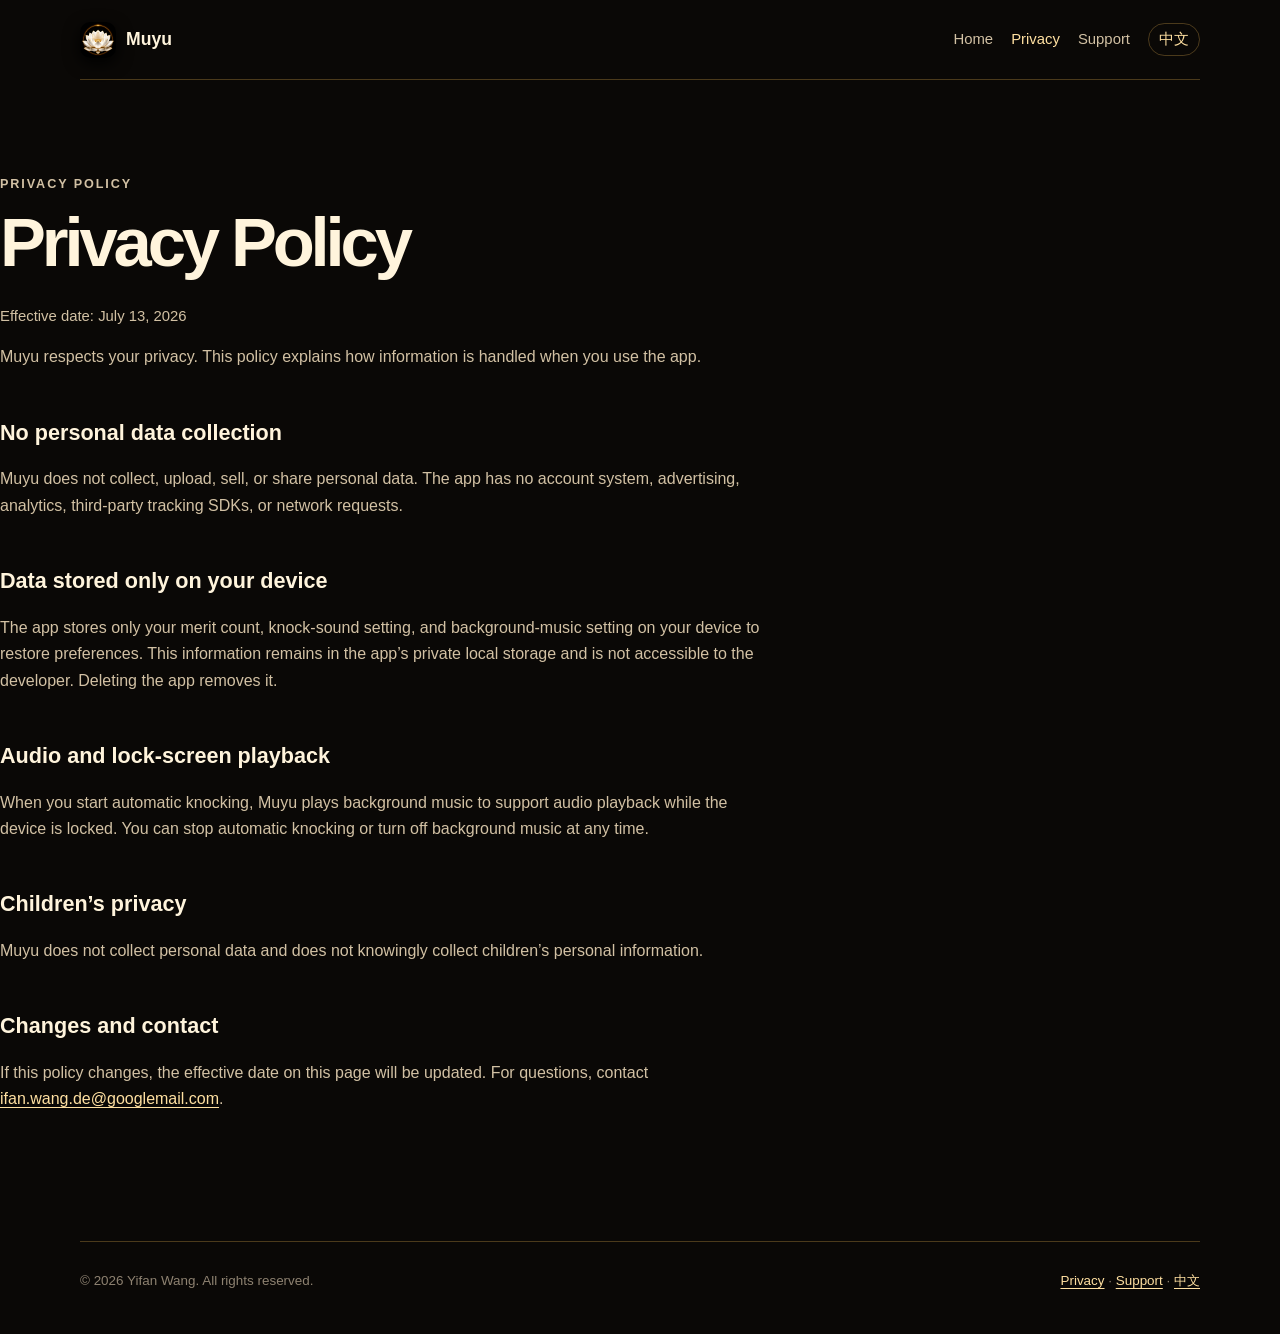
==== privacy-en.html @ 814c5f23 "Add bilingual screenshot landing page" ====
<!doctype html>
<html lang="en"><head><meta charset="utf-8"><meta name="viewport" content="width=device-width, initial-scale=1"><meta name="description" content="Muyu privacy policy."><title>Privacy Policy｜Muyu</title><link rel="stylesheet" href="styles.css"></head>
<body><header class="site-header"><a class="brand" href="en.html"><img src="assets/muyu-app-icon.png" alt="Muyu app icon">Muyu</a><nav><a href="en.html">Home</a><a href="privacy-en.html" aria-current="page">Privacy</a><a href="support-en.html">Support</a><a class="language" href="privacy.html">中文</a></nav></header>
<main class="document"><p class="eyebrow">Privacy Policy</p><h1>Privacy Policy</h1><p class="updated">Effective date: July 13, 2026</p><p>Muyu respects your privacy. This policy explains how information is handled when you use the app.</p><h2>No personal data collection</h2><p>Muyu does not collect, upload, sell, or share personal data. The app has no account system, advertising, analytics, third-party tracking SDKs, or network requests.</p><h2>Data stored only on your device</h2><p>The app stores only your merit count, knock-sound setting, and background-music setting on your device to restore preferences. This information remains in the app’s private local storage and is not accessible to the developer. Deleting the app removes it.</p><h2>Audio and lock-screen playback</h2><p>When you start automatic knocking, Muyu plays background music to support audio playback while the device is locked. You can stop automatic knocking or turn off background music at any time.</p><h2>Children’s privacy</h2><p>Muyu does not collect personal data and does not knowingly collect children’s personal information.</p><h2>Changes and contact</h2><p>If this policy changes, the effective date on this page will be updated. For questions, contact <a href="mailto:ifan.wang.de@googlemail.com">ifan.wang.de@googlemail.com</a>.</p></main>
<footer><span>© 2026 Yifan Wang. All rights reserved.</span><span><a href="privacy-en.html">Privacy</a> · <a href="support-en.html">Support</a> · <a href="privacy.html">中文</a></span></footer></body></html>
---- styles.css ----
:root{--ink:#fff4dc;--muted:#d2c1a4;--gold:#f1bd58;--gold-bright:#ffe0a1;--black:#0a0806;--line:rgba(244,188,85,.28)}*{box-sizing:border-box}html{background:var(--black)}body{margin:0;background:#0a0806;color:var(--ink);font-family:-apple-system,BlinkMacSystemFont,"SF Pro Display","PingFang SC","Microsoft YaHei",sans-serif;line-height:1.65;min-height:100vh}a{color:var(--gold-bright);text-underline-offset:3px}.site-header,footer{width:min(1120px,calc(100% - 40px));margin:auto;display:flex;align-items:center;justify-content:space-between}.site-header{min-height:80px;border-bottom:1px solid var(--line)}.brand{display:flex;align-items:center;gap:10px;color:var(--ink);font-weight:800;font-size:1.1rem;text-decoration:none}.brand img{width:36px;height:36px;border-radius:10px;box-shadow:0 5px 16px #000}.site-header nav{display:flex;align-items:center;gap:18px}.site-header nav a{color:var(--muted);font-size:.93rem;text-decoration:none}.site-header nav a:hover,.site-header nav a[aria-current=page]{color:var(--gold-bright)}.site-header .language{border:1px solid var(--line);border-radius:999px;padding:3px 10px;color:var(--gold-bright)}.hero-screenshot{min-height:720px;position:relative;isolation:isolate;display:flex;align-items:center;background:linear-gradient(90deg,rgba(8,6,4,.96) 0%,rgba(8,6,4,.78) 37%,rgba(8,6,4,.18) 67%,rgba(8,6,4,.18)),url("assets/app-screenshot.png") right 11% center/auto 100% no-repeat}.hero-screenshot:before{content:"";position:absolute;inset:0;z-index:-1;background:radial-gradient(circle at 13% 28%,rgba(154,85,23,.28),transparent 31rem)}.hero-content{width:min(1120px,calc(100% - 40px));margin:auto;padding-right:55%;padding-top:42px;padding-bottom:42px}.eyebrow{margin:0 0 12px;color:var(--gold);font-size:.79rem;font-weight:800;letter-spacing:.15em;text-transform:uppercase}.hero h1,.document h1{font-size:clamp(2.8rem,6vw,5.2rem);line-height:1.06;letter-spacing:-.06em;margin:0 0 24px}.lead{color:var(--muted);font-size:1.12rem}.price-card{display:flex;align-items:baseline;flex-wrap:wrap;gap:11px;margin:30px 0 10px}.price-card strong{font-size:1.65rem;color:var(--gold-bright)}.price-card span,.availability,.updated{color:var(--muted);font-size:.93rem}.hero-links{display:flex;align-items:center;gap:22px;margin-top:29px}.button{display:inline-block;background:linear-gradient(135deg,#f8d57e,#ca892c);color:#2c1904;border-radius:999px;padding:12px 22px;font-weight:800;text-decoration:none;box-shadow:0 8px 25px rgba(218,150,45,.2)}.text-button{font-weight:700}.features{padding:90px max(20px,calc((100% - 1000px)/2));border-top:1px solid var(--line);background:linear-gradient(145deg,#161008,#0d0a07)}.features h2{font-size:clamp(2rem,4vw,3.25rem);letter-spacing:-.045em;margin:0 0 43px}.feature-grid{display:grid;grid-template-columns:repeat(4,1fr);gap:17px}.feature-grid article{background:linear-gradient(145deg,rgba(255,255,255,.055),rgba(255,255,255,.016));border:1px solid var(--line);border-radius:18px;padding:24px}.feature-grid span{font-size:1.5rem;color:var(--gold)}.feature-grid h3{margin:12px 0 8px;font-size:1.05rem}.feature-grid p{margin:0;color:var(--muted);font-size:.93rem}footer{padding:28px 0 42px;color:#8e8271;font-size:.84rem;border-top:1px solid var(--line)}.document{width:min(760px,calc(100% - 40px));padding:94px 0 112px}.document h1{font-size:clamp(2.6rem,6vw,4.3rem)}.document h2{margin:44px 0 10px;font-size:1.35rem}.document p{color:var(--muted)}.document h1,.document h2{color:var(--ink)}.support .button{margin:16px 0 4px}.contact{margin:15px 0 48px}.support details{padding:17px 0;border-top:1px solid var(--line)}.support details:last-child{border-bottom:1px solid var(--line)}summary{cursor:pointer;color:var(--ink);font-weight:750}.support details p{margin:10px 0 0}@media(max-width:740px){.site-header{min-height:70px}.site-header nav{gap:10px}.hero-screenshot{min-height:780px;align-items:flex-start;background:linear-gradient(180deg,rgba(8,6,4,.93) 0%,rgba(8,6,4,.72) 40%,rgba(8,6,4,.04) 70%),url("assets/app-screenshot.png") center bottom/auto 69% no-repeat}.hero-content{padding:58px 0 0;width:min(100% - 28px,1120px)}.feature-grid{grid-template-columns:1fr 1fr}.site-header,footer{width:min(100% - 28px,1120px)}footer{gap:13px;align-items:flex-start;flex-direction:column}.features{padding:66px 20px}.document{padding:64px 0 80px}}@media(max-width:430px){.site-header nav{gap:8px}.site-header nav a{font-size:.8rem}.feature-grid{grid-template-columns:1fr}.hero-screenshot{min-height:730px}.hero h1{font-size:2.85rem}}
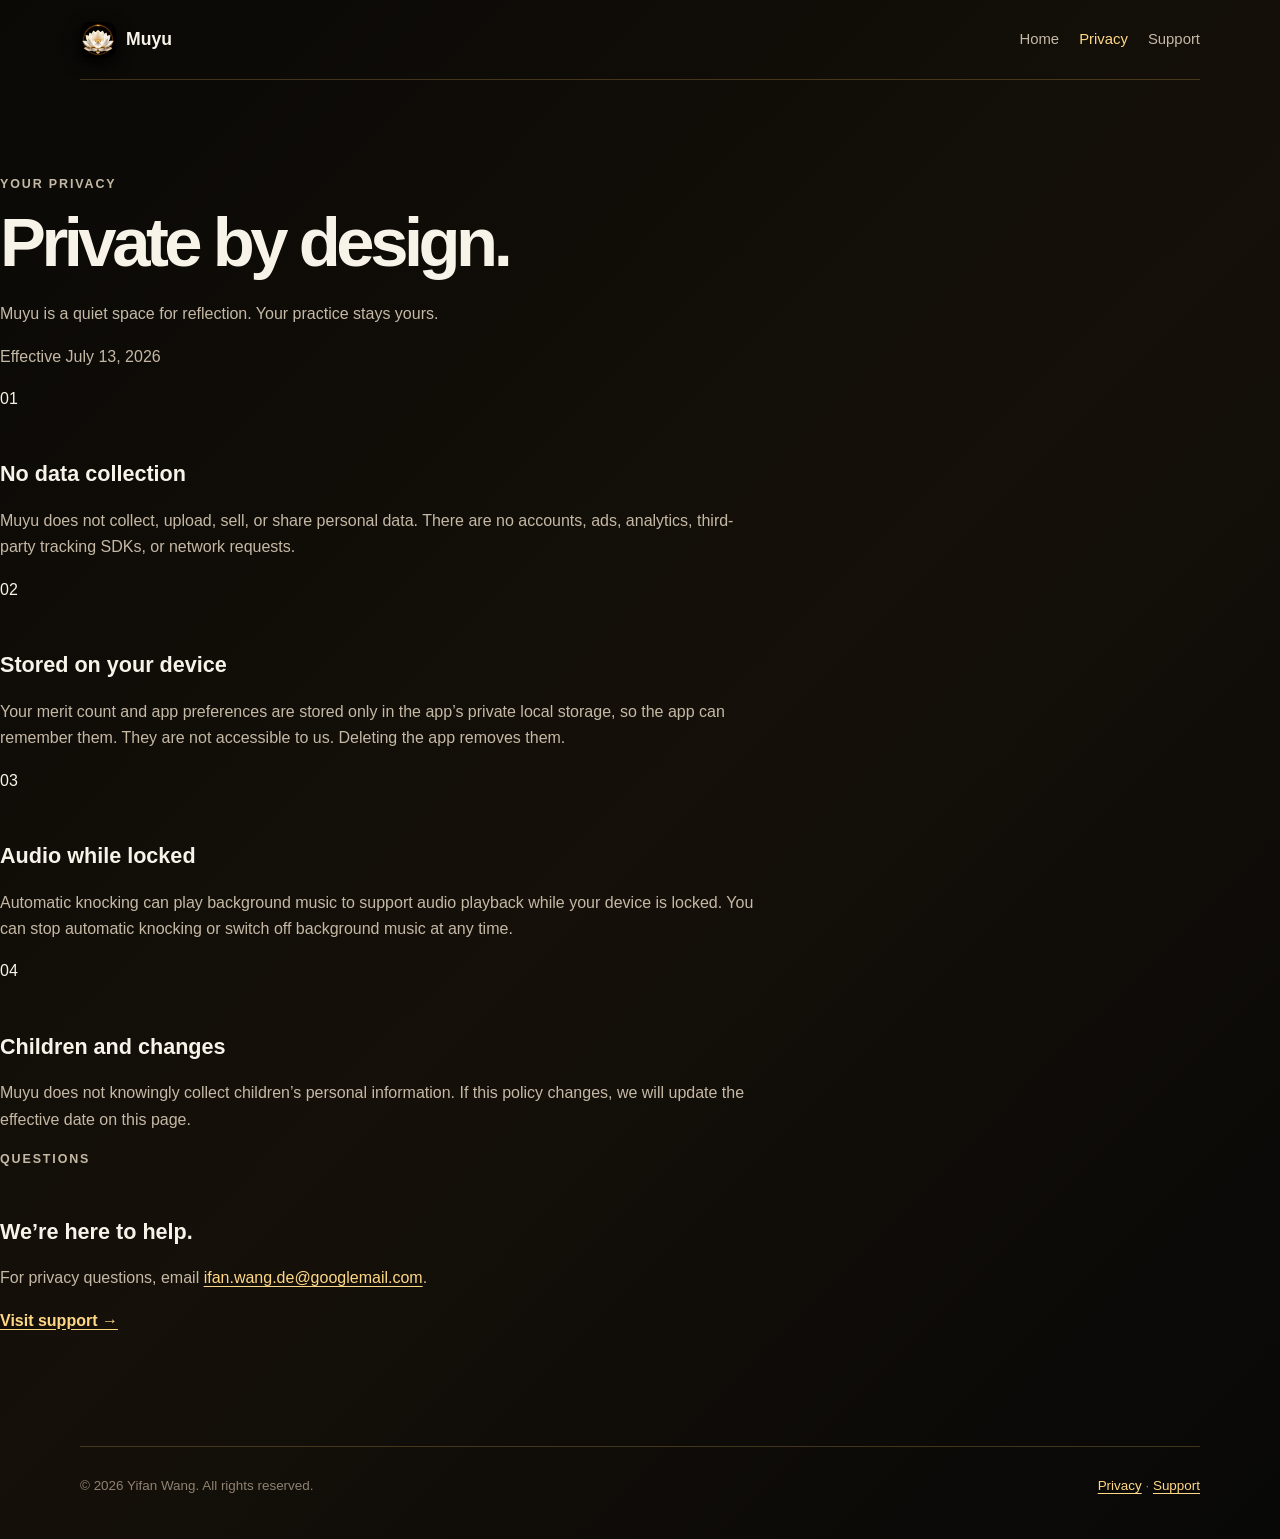
==== commit ad2ecc6d: "Polish privacy and support pages" ====
--- a/privacy-en.html
+++ b/privacy-en.html
@@ -1,5 +1,22 @@
 <!doctype html>
-<html lang="en"><head><meta charset="utf-8"><meta name="viewport" content="width=device-width, initial-scale=1"><meta name="description" content="Muyu privacy policy."><title>Privacy Policy｜Muyu</title><link rel="stylesheet" href="styles.css"></head>
-<body><header class="site-header"><a class="brand" href="en.html"><img src="assets/muyu-app-icon.png" alt="Muyu app icon">Muyu</a><nav><a href="en.html">Home</a><a href="privacy-en.html" aria-current="page">Privacy</a><a href="support-en.html">Support</a><a class="language" href="privacy.html">中文</a></nav></header>
-<main class="document"><p class="eyebrow">Privacy Policy</p><h1>Privacy Policy</h1><p class="updated">Effective date: July 13, 2026</p><p>Muyu respects your privacy. This policy explains how information is handled when you use the app.</p><h2>No personal data collection</h2><p>Muyu does not collect, upload, sell, or share personal data. The app has no account system, advertising, analytics, third-party tracking SDKs, or network requests.</p><h2>Data stored only on your device</h2><p>The app stores only your merit count, knock-sound setting, and background-music setting on your device to restore preferences. This information remains in the app’s private local storage and is not accessible to the developer. Deleting the app removes it.</p><h2>Audio and lock-screen playback</h2><p>When you start automatic knocking, Muyu plays background music to support audio playback while the device is locked. You can stop automatic knocking or turn off background music at any time.</p><h2>Children’s privacy</h2><p>Muyu does not collect personal data and does not knowingly collect children’s personal information.</p><h2>Changes and contact</h2><p>If this policy changes, the effective date on this page will be updated. For questions, contact <a href="mailto:ifan.wang.de@googlemail.com">ifan.wang.de@googlemail.com</a>.</p></main>
-<footer><span>© 2026 Yifan Wang. All rights reserved.</span><span><a href="privacy-en.html">Privacy</a> · <a href="support-en.html">Support</a> · <a href="privacy.html">中文</a></span></footer></body></html>
+<html lang="en">
+<head>
+  <meta charset="utf-8"><meta name="viewport" content="width=device-width, initial-scale=1">
+  <meta name="description" content="Muyu privacy policy."><title>Privacy Policy｜Muyu</title>
+  <link rel="stylesheet" href="styles.css">
+</head>
+<body>
+  <header class="site-header"><a class="brand" href="index.html"><img src="assets/muyu-app-icon.png" alt="Muyu app icon">Muyu</a><nav aria-label="Primary navigation"><a href="index.html">Home</a><a href="privacy-en.html" aria-current="page">Privacy</a><a href="support-en.html">Support</a></nav></header>
+  <main class="document">
+    <div class="document-intro"><p class="eyebrow">Your privacy</p><h1>Private by design.</h1><p class="lead">Muyu is a quiet space for reflection. Your practice stays yours.</p><p class="updated">Effective July 13, 2026</p></div>
+    <section class="policy-grid" aria-label="Privacy policy details">
+      <article class="policy-card"><span class="card-number">01</span><h2>No data collection</h2><p>Muyu does not collect, upload, sell, or share personal data. There are no accounts, ads, analytics, third-party tracking SDKs, or network requests.</p></article>
+      <article class="policy-card"><span class="card-number">02</span><h2>Stored on your device</h2><p>Your merit count and app preferences are stored only in the app’s private local storage, so the app can remember them. They are not accessible to us. Deleting the app removes them.</p></article>
+      <article class="policy-card"><span class="card-number">03</span><h2>Audio while locked</h2><p>Automatic knocking can play background music to support audio playback while your device is locked. You can stop automatic knocking or switch off background music at any time.</p></article>
+      <article class="policy-card"><span class="card-number">04</span><h2>Children and changes</h2><p>Muyu does not knowingly collect children’s personal information. If this policy changes, we will update the effective date on this page.</p></article>
+    </section>
+    <aside class="contact-panel"><p class="eyebrow">Questions</p><h2>We’re here to help.</h2><p>For privacy questions, email <a href="mailto:ifan.wang.de@googlemail.com">ifan.wang.de@googlemail.com</a>.</p><a class="quiet-link" href="support-en.html">Visit support →</a></aside>
+  </main>
+  <footer><span>© 2026 Yifan Wang. All rights reserved.</span><span><a href="privacy-en.html">Privacy</a> · <a href="support-en.html">Support</a></span></footer>
+</body>
+</html>
--- a/styles.css
+++ b/styles.css
@@ -1 +1,44 @@
-:root{--ink:#fff4dc;--muted:#d2c1a4;--gold:#f1bd58;--gold-bright:#ffe0a1;--black:#0a0806;--line:rgba(244,188,85,.28)}*{box-sizing:border-box}html{background:var(--black)}body{margin:0;background:#0a0806;color:var(--ink);font-family:-apple-system,BlinkMacSystemFont,"SF Pro Display","PingFang SC","Microsoft YaHei",sans-serif;line-height:1.65;min-height:100vh}a{color:var(--gold-bright);text-underline-offset:3px}.site-header,footer{width:min(1120px,calc(100% - 40px));margin:auto;display:flex;align-items:center;justify-content:space-between}.site-header{min-height:80px;border-bottom:1px solid var(--line)}.brand{display:flex;align-items:center;gap:10px;color:var(--ink);font-weight:800;font-size:1.1rem;text-decoration:none}.brand img{width:36px;height:36px;border-radius:10px;box-shadow:0 5px 16px #000}.site-header nav{display:flex;align-items:center;gap:18px}.site-header nav a{color:var(--muted);font-size:.93rem;text-decoration:none}.site-header nav a:hover,.site-header nav a[aria-current=page]{color:var(--gold-bright)}.site-header .language{border:1px solid var(--line);border-radius:999px;padding:3px 10px;color:var(--gold-bright)}.hero-screenshot{min-height:720px;position:relative;isolation:isolate;display:flex;align-items:center;background:linear-gradient(90deg,rgba(8,6,4,.96) 0%,rgba(8,6,4,.78) 37%,rgba(8,6,4,.18) 67%,rgba(8,6,4,.18)),url("assets/app-screenshot.png") right 11% center/auto 100% no-repeat}.hero-screenshot:before{content:"";position:absolute;inset:0;z-index:-1;background:radial-gradient(circle at 13% 28%,rgba(154,85,23,.28),transparent 31rem)}.hero-content{width:min(1120px,calc(100% - 40px));margin:auto;padding-right:55%;padding-top:42px;padding-bottom:42px}.eyebrow{margin:0 0 12px;color:var(--gold);font-size:.79rem;font-weight:800;letter-spacing:.15em;text-transform:uppercase}.hero h1,.document h1{font-size:clamp(2.8rem,6vw,5.2rem);line-height:1.06;letter-spacing:-.06em;margin:0 0 24px}.lead{color:var(--muted);font-size:1.12rem}.price-card{display:flex;align-items:baseline;flex-wrap:wrap;gap:11px;margin:30px 0 10px}.price-card strong{font-size:1.65rem;color:var(--gold-bright)}.price-card span,.availability,.updated{color:var(--muted);font-size:.93rem}.hero-links{display:flex;align-items:center;gap:22px;margin-top:29px}.button{display:inline-block;background:linear-gradient(135deg,#f8d57e,#ca892c);color:#2c1904;border-radius:999px;padding:12px 22px;font-weight:800;text-decoration:none;box-shadow:0 8px 25px rgba(218,150,45,.2)}.text-button{font-weight:700}.features{padding:90px max(20px,calc((100% - 1000px)/2));border-top:1px solid var(--line);background:linear-gradient(145deg,#161008,#0d0a07)}.features h2{font-size:clamp(2rem,4vw,3.25rem);letter-spacing:-.045em;margin:0 0 43px}.feature-grid{display:grid;grid-template-columns:repeat(4,1fr);gap:17px}.feature-grid article{background:linear-gradient(145deg,rgba(255,255,255,.055),rgba(255,255,255,.016));border:1px solid var(--line);border-radius:18px;padding:24px}.feature-grid span{font-size:1.5rem;color:var(--gold)}.feature-grid h3{margin:12px 0 8px;font-size:1.05rem}.feature-grid p{margin:0;color:var(--muted);font-size:.93rem}footer{padding:28px 0 42px;color:#8e8271;font-size:.84rem;border-top:1px solid var(--line)}.document{width:min(760px,calc(100% - 40px));padding:94px 0 112px}.document h1{font-size:clamp(2.6rem,6vw,4.3rem)}.document h2{margin:44px 0 10px;font-size:1.35rem}.document p{color:var(--muted)}.document h1,.document h2{color:var(--ink)}.support .button{margin:16px 0 4px}.contact{margin:15px 0 48px}.support details{padding:17px 0;border-top:1px solid var(--line)}.support details:last-child{border-bottom:1px solid var(--line)}summary{cursor:pointer;color:var(--ink);font-weight:750}.support details p{margin:10px 0 0}@media(max-width:740px){.site-header{min-height:70px}.site-header nav{gap:10px}.hero-screenshot{min-height:780px;align-items:flex-start;background:linear-gradient(180deg,rgba(8,6,4,.93) 0%,rgba(8,6,4,.72) 40%,rgba(8,6,4,.04) 70%),url("assets/app-screenshot.png") center bottom/auto 69% no-repeat}.hero-content{padding:58px 0 0;width:min(100% - 28px,1120px)}.feature-grid{grid-template-columns:1fr 1fr}.site-header,footer{width:min(100% - 28px,1120px)}footer{gap:13px;align-items:flex-start;flex-direction:column}.features{padding:66px 20px}.document{padding:64px 0 80px}}@media(max-width:430px){.site-header nav{gap:8px}.site-header nav a{font-size:.8rem}.feature-grid{grid-template-columns:1fr}.hero-screenshot{min-height:730px}.hero h1{font-size:2.85rem}}
+:root { --ink:#f8f3e8; --muted:#c5b9a6; --gold:#e7ae4b; --gold-bright:#ffd886; --black:#090806; --line:rgba(232,183,91,.24); }
+* { box-sizing:border-box; }
+html { background:var(--black); }
+body { margin:0; min-height:100vh; background:linear-gradient(135deg,#0a0906,#151009 52%,#080807); color:var(--ink); font-family:-apple-system,BlinkMacSystemFont,"SF Pro Display","PingFang SC","Microsoft YaHei",sans-serif; line-height:1.65; }
+a { color:var(--gold-bright); text-underline-offset:3px; }
+.site-header, footer { width:min(1120px,calc(100% - 40px)); margin:auto; display:flex; align-items:center; justify-content:space-between; }
+.site-header { min-height:80px; border-bottom:1px solid var(--line); }
+.brand { display:flex; align-items:center; gap:10px; color:var(--ink); font-weight:800; font-size:1.1rem; text-decoration:none; }
+.brand img { width:36px; height:36px; border-radius:10px; box-shadow:0 5px 16px #000; }
+.site-header nav { display:flex; gap:20px; }
+.site-header nav a { color:var(--muted); font-size:.93rem; text-decoration:none; }
+.site-header nav a:hover, .site-header nav a[aria-current=page] { color:var(--gold-bright); }
+.home-main { width:min(1440px,100%); margin:auto; }
+.home-hero { min-height:700px; position:relative; display:flex; align-items:center; overflow:hidden; background:#090704; }
+.hero-art { position:absolute; inset:0; width:100%; height:100%; object-fit:cover; object-position:center; z-index:0; }
+.home-hero::before { content:""; position:absolute; inset:0; background:radial-gradient(circle at 17% 36%,rgba(168,98,31,.23),transparent 31rem); pointer-events:none; z-index:1; }
+.home-hero::after { content:""; position:absolute; inset:0; background:linear-gradient(90deg,rgba(5,4,3,.97) 0%,rgba(5,4,3,.84) 33%,rgba(5,4,3,.22) 65%,rgba(5,4,3,.09)); z-index:1; }
+.home-copy { position:relative; z-index:2; width:min(1120px,calc(100% - 40px)); margin:auto; padding-right:54%; }
+.eyebrow { margin:0 0 12px; color:var(--gold); font-size:.78rem; font-weight:800; letter-spacing:.15em; text-transform:uppercase; }
+h1 { margin:0 0 23px; max-width:600px; font-size:clamp(3rem,6.4vw,5.5rem); line-height:1.04; letter-spacing:-.065em; }
+.home-copy > p:not(.eyebrow) { max-width:465px; margin:0; color:var(--muted); font-size:1.15rem; }
+.price { display:flex; align-items:baseline; flex-wrap:wrap; gap:11px; margin:28px 0 10px; }
+.price strong { color:var(--gold-bright); font-size:1.62rem; }
+.price span { color:var(--muted); font-size:.92rem; }
+.actions { display:flex; align-items:center; gap:22px; margin-top:27px; }
+.button { display:inline-block; background:linear-gradient(135deg,#f7ce76,#c98729); color:#2a1905; border-radius:999px; padding:12px 22px; font-weight:800; text-decoration:none; box-shadow:0 8px 25px rgba(218,150,45,.2); }
+.quiet-link { font-weight:700; }
+.home-promise { display:grid; grid-template-columns:1fr 1fr; gap:36px; width:min(920px,calc(100% - 40px)); margin:0 auto; padding:56px 0 74px; }
+.home-promise p { margin:0; color:var(--muted); }
+.home-promise strong { color:var(--ink); }
+footer { padding:28px 0 42px; border-top:1px solid var(--line); color:#8e8271; font-size:.84rem; }
+.document { width:min(760px,calc(100% - 40px)); padding:94px 0 112px; }
+.document h1 { font-size:clamp(2.6rem,6vw,4.3rem); }
+.document h2 { margin:44px 0 10px; font-size:1.35rem; }
+.document p { color:var(--muted); }
+.document h1,.document h2 { color:var(--ink); }
+.support .button { margin:16px 0 4px; }
+.contact { margin:15px 0 48px; }
+.support details { padding:17px 0; border-top:1px solid var(--line); }
+.support details:last-child { border-bottom:1px solid var(--line); }
+summary { cursor:pointer; color:var(--ink); font-weight:750; }
+.support details p { margin:10px 0 0; }
+@media (max-width:740px) { .site-header { min-height:70px; } .site-header nav { gap:12px; } .home-hero { min-height:760px; align-items:flex-start; } .hero-art { object-position:58% bottom; } .home-hero::after { background:linear-gradient(180deg,rgba(5,4,3,.94) 0%,rgba(5,4,3,.7) 43%,rgba(5,4,3,.04) 72%); } .home-copy { width:min(100% - 28px,1120px); padding:56px 0 0; } .home-promise { grid-template-columns:1fr; gap:20px; padding:44px 0 62px; } .site-header,footer { width:min(100% - 28px,1120px); } footer { align-items:flex-start; flex-direction:column; gap:12px; } .document { padding:64px 0 80px; } }
+@media (max-width:430px) { .site-header nav { gap:9px; } .site-header nav a { font-size:.82rem; } h1 { font-size:3.15rem; } .home-hero { min-height:700px; } }
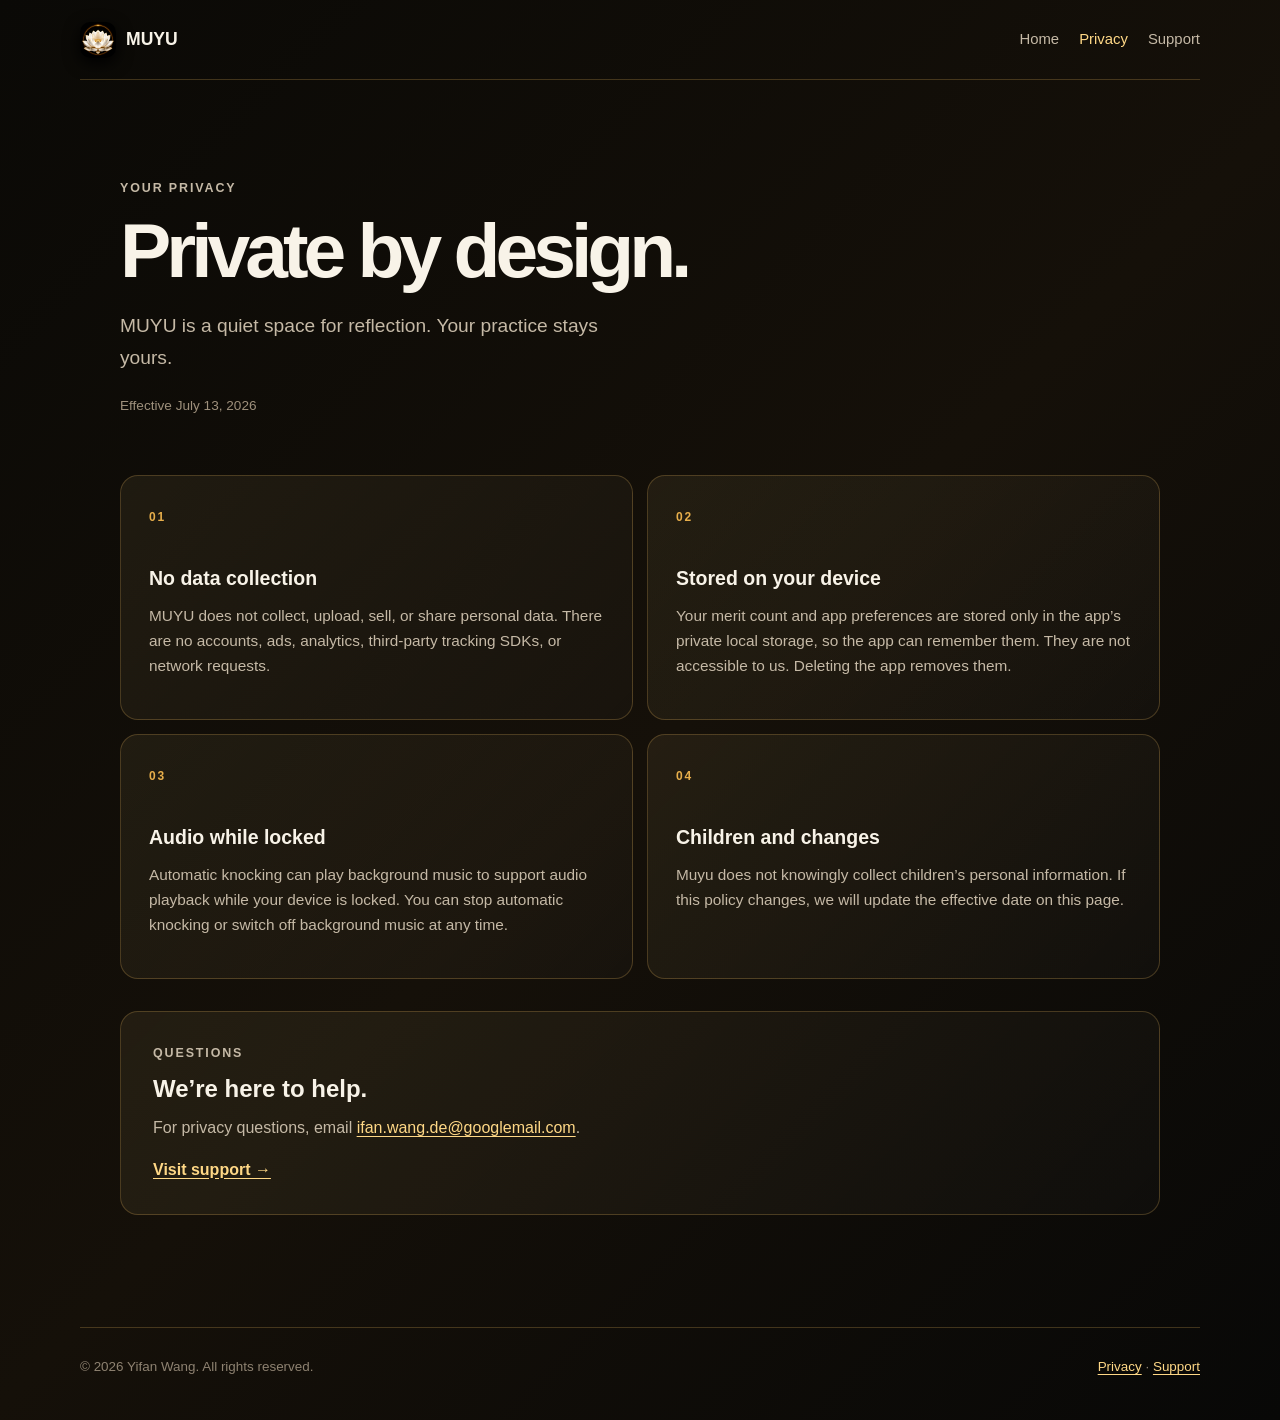
==== commit a87d6fec: "Unify MUYU website branding" ====
--- a/privacy-en.html
+++ b/privacy-en.html
@@ -2,15 +2,15 @@
 <html lang="en">
 <head>
   <meta charset="utf-8"><meta name="viewport" content="width=device-width, initial-scale=1">
-  <meta name="description" content="Muyu privacy policy."><title>Privacy Policy｜Muyu</title>
+  <meta name="description" content="MUYU privacy policy."><title>Privacy Policy｜MUYU</title>
   <link rel="stylesheet" href="styles.css">
 </head>
 <body>
-  <header class="site-header"><a class="brand" href="index.html"><img src="assets/muyu-app-icon.png" alt="Muyu app icon">Muyu</a><nav aria-label="Primary navigation"><a href="index.html">Home</a><a href="privacy-en.html" aria-current="page">Privacy</a><a href="support-en.html">Support</a></nav></header>
+  <header class="site-header"><a class="brand" href="index.html"><img src="assets/muyu-app-icon.png" alt="MUYU app icon">MUYU</a><nav aria-label="Primary navigation"><a href="index.html">Home</a><a href="privacy-en.html" aria-current="page">Privacy</a><a href="support-en.html">Support</a></nav></header>
   <main class="document">
-    <div class="document-intro"><p class="eyebrow">Your privacy</p><h1>Private by design.</h1><p class="lead">Muyu is a quiet space for reflection. Your practice stays yours.</p><p class="updated">Effective July 13, 2026</p></div>
+    <div class="document-intro"><p class="eyebrow">Your privacy</p><h1>Private by design.</h1><p class="lead">MUYU is a quiet space for reflection. Your practice stays yours.</p><p class="updated">Effective July 13, 2026</p></div>
     <section class="policy-grid" aria-label="Privacy policy details">
-      <article class="policy-card"><span class="card-number">01</span><h2>No data collection</h2><p>Muyu does not collect, upload, sell, or share personal data. There are no accounts, ads, analytics, third-party tracking SDKs, or network requests.</p></article>
+      <article class="policy-card"><span class="card-number">01</span><h2>No data collection</h2><p>MUYU does not collect, upload, sell, or share personal data. There are no accounts, ads, analytics, third-party tracking SDKs, or network requests.</p></article>
       <article class="policy-card"><span class="card-number">02</span><h2>Stored on your device</h2><p>Your merit count and app preferences are stored only in the app’s private local storage, so the app can remember them. They are not accessible to us. Deleting the app removes them.</p></article>
       <article class="policy-card"><span class="card-number">03</span><h2>Audio while locked</h2><p>Automatic knocking can play background music to support audio playback while your device is locked. You can stop automatic knocking or switch off background music at any time.</p></article>
       <article class="policy-card"><span class="card-number">04</span><h2>Children and changes</h2><p>Muyu does not knowingly collect children’s personal information. If this policy changes, we will update the effective date on this page.</p></article>
--- a/styles.css
+++ b/styles.css
@@ -2,17 +2,19 @@
 * { box-sizing:border-box; }
 html { background:var(--black); }
 body { margin:0; min-height:100vh; background:linear-gradient(135deg,#0a0906,#151009 52%,#080807); color:var(--ink); font-family:-apple-system,BlinkMacSystemFont,"SF Pro Display","PingFang SC","Microsoft YaHei",sans-serif; line-height:1.65; }
+body.home { background:linear-gradient(rgba(6,5,3,.38),rgba(6,5,3,.64)),url("assets/home-hero-en.png?v=1") center center / cover fixed no-repeat; }
 a { color:var(--gold-bright); text-underline-offset:3px; }
 .site-header, footer { width:min(1120px,calc(100% - 40px)); margin:auto; display:flex; align-items:center; justify-content:space-between; }
 .site-header { min-height:80px; border-bottom:1px solid var(--line); }
+.home .site-header { background:rgba(8,6,4,.42); backdrop-filter:blur(10px); }
 .brand { display:flex; align-items:center; gap:10px; color:var(--ink); font-weight:800; font-size:1.1rem; text-decoration:none; }
 .brand img { width:36px; height:36px; border-radius:10px; box-shadow:0 5px 16px #000; }
 .site-header nav { display:flex; gap:20px; }
 .site-header nav a { color:var(--muted); font-size:.93rem; text-decoration:none; }
 .site-header nav a:hover, .site-header nav a[aria-current=page] { color:var(--gold-bright); }
 .home-main { width:min(1440px,100%); margin:auto; }
-.home-hero { min-height:700px; position:relative; display:flex; align-items:center; overflow:hidden; background:#090704; }
-.hero-art { position:absolute; inset:0; width:100%; height:100%; object-fit:cover; object-position:center; z-index:0; }
+.home-hero { min-height:clamp(620px,72vh,760px); position:relative; display:flex; align-items:center; overflow:hidden; background:transparent; }
+.hero-art { display:none; }
 .home-hero::before { content:""; position:absolute; inset:0; background:radial-gradient(circle at 17% 36%,rgba(168,98,31,.23),transparent 31rem); pointer-events:none; z-index:1; }
 .home-hero::after { content:""; position:absolute; inset:0; background:linear-gradient(90deg,rgba(5,4,3,.97) 0%,rgba(5,4,3,.84) 33%,rgba(5,4,3,.22) 65%,rgba(5,4,3,.09)); z-index:1; }
 .home-copy { position:relative; z-index:2; width:min(1120px,calc(100% - 40px)); margin:auto; padding-right:54%; }
@@ -26,19 +28,39 @@
 .button { display:inline-block; background:linear-gradient(135deg,#f7ce76,#c98729); color:#2a1905; border-radius:999px; padding:12px 22px; font-weight:800; text-decoration:none; box-shadow:0 8px 25px rgba(218,150,45,.2); }
 .quiet-link { font-weight:700; }
 .home-promise { display:grid; grid-template-columns:1fr 1fr; gap:36px; width:min(920px,calc(100% - 40px)); margin:0 auto; padding:56px 0 74px; }
+.home-main .home-promise { width:min(1040px,calc(100% - 40px)); margin-top:42px; margin-bottom:48px; padding:34px 38px; border:1px solid var(--line); border-radius:18px; background:rgba(8,6,4,.66); backdrop-filter:blur(12px); }
 .home-promise p { margin:0; color:var(--muted); }
 .home-promise strong { color:var(--ink); }
 footer { padding:28px 0 42px; border-top:1px solid var(--line); color:#8e8271; font-size:.84rem; }
-.document { width:min(760px,calc(100% - 40px)); padding:94px 0 112px; }
-.document h1 { font-size:clamp(2.6rem,6vw,4.3rem); }
-.document h2 { margin:44px 0 10px; font-size:1.35rem; }
+.home footer { background:rgba(8,6,4,.55); }
+.document { width:min(1040px,calc(100% - 40px)); margin:0 auto; padding:98px 0 112px; }
+.document-intro { max-width:650px; margin-bottom:58px; }
+.document h1 { margin:0 0 20px; font-size:clamp(2.9rem,6vw,5rem); }
+.document h2 { color:var(--ink); }
 .document p { color:var(--muted); }
-.document h1,.document h2 { color:var(--ink); }
-.support .button { margin:16px 0 4px; }
-.contact { margin:15px 0 48px; }
-.support details { padding:17px 0; border-top:1px solid var(--line); }
-.support details:last-child { border-bottom:1px solid var(--line); }
-summary { cursor:pointer; color:var(--ink); font-weight:750; }
-.support details p { margin:10px 0 0; }
-@media (max-width:740px) { .site-header { min-height:70px; } .site-header nav { gap:12px; } .home-hero { min-height:760px; align-items:flex-start; } .hero-art { object-position:58% bottom; } .home-hero::after { background:linear-gradient(180deg,rgba(5,4,3,.94) 0%,rgba(5,4,3,.7) 43%,rgba(5,4,3,.04) 72%); } .home-copy { width:min(100% - 28px,1120px); padding:56px 0 0; } .home-promise { grid-template-columns:1fr; gap:20px; padding:44px 0 62px; } .site-header,footer { width:min(100% - 28px,1120px); } footer { align-items:flex-start; flex-direction:column; gap:12px; } .document { padding:64px 0 80px; } }
+.lead { max-width:530px; margin:0; font-size:1.2rem; }
+.updated { margin:21px 0 0; color:#9e907c !important; font-size:.85rem; }
+.policy-grid { display:grid; grid-template-columns:1fr 1fr; gap:14px; }
+.policy-card,.contact-panel { border:1px solid var(--line); border-radius:18px; background:linear-gradient(135deg,rgba(255,221,143,.07),rgba(255,255,255,.018)); }
+.policy-card { min-height:245px; padding:27px 28px; }
+.card-number { color:var(--gold); font-size:.75rem; font-weight:800; letter-spacing:.16em; }
+.policy-card h2 { margin:32px 0 9px; font-size:1.22rem; }
+.policy-card p { margin:0; font-size:.96rem; }
+.contact-panel { margin-top:32px; padding:31px 32px; }
+.contact-panel .eyebrow { margin-bottom:5px; }
+.contact-panel h2 { margin:0 0 7px; font-size:1.5rem; }
+.contact-panel p:not(.eyebrow) { margin:0 0 15px; }
+.support .button { margin-top:28px; }
+.contact { margin:13px 0 0; color:var(--gold-bright) !important; font-size:.92rem; }
+.faq-section { display:grid; grid-template-columns:30% 1fr; gap:72px; align-items:start; padding-top:20px; }
+.section-label h2 { margin:0; font-size:1.8rem; line-height:1.15; }
+.faq-list { border-top:1px solid var(--line); }
+.support details { padding:21px 0; border-bottom:1px solid var(--line); }
+summary { cursor:pointer; color:var(--ink); font-weight:750; list-style:none; padding-right:32px; position:relative; }
+summary::-webkit-details-marker { display:none; }
+summary::after { content:"+"; color:var(--gold); font-size:1.45rem; font-weight:400; position:absolute; right:2px; top:-7px; }
+details[open] summary::after { content:"−"; }
+.support details p { margin:11px 0 0; max-width:650px; }
+@media (max-width:740px) { body.home { background-position:62% center; background-attachment:scroll; } .site-header { min-height:70px; } .site-header nav { gap:12px; } .home-hero { min-height:760px; align-items:flex-start; } .home-hero::after { background:linear-gradient(180deg,rgba(5,4,3,.94) 0%,rgba(5,4,3,.7) 43%,rgba(5,4,3,.04) 72%); } .home-copy { width:min(100% - 28px,1120px); padding:56px 0 0; } .home-promise { grid-template-columns:1fr; gap:20px; padding:44px 0 62px; } .home-main .home-promise { width:calc(100% - 28px); margin-top:24px; margin-bottom:30px; padding:27px 24px; } .site-header,footer { width:min(100% - 28px,1120px); } footer { align-items:flex-start; flex-direction:column; gap:12px; } .document { padding:64px 0 80px; } .policy-grid { grid-template-columns:1fr; } .policy-card { min-height:auto; } .faq-section { grid-template-columns:1fr; gap:28px; } }
+@media (max-width:520px) { .site-header { width:calc(100% - 24px); } .brand { gap:7px; font-size:.96rem; } .brand img { width:31px; height:31px; } .site-header nav { gap:10px; } .site-header nav a { font-size:.8rem; } .home-copy > p:not(.eyebrow) { font-size:1.05rem; } .actions { gap:16px; flex-wrap:wrap; } .price { margin-top:22px; } }
 @media (max-width:430px) { .site-header nav { gap:9px; } .site-header nav a { font-size:.82rem; } h1 { font-size:3.15rem; } .home-hero { min-height:700px; } }
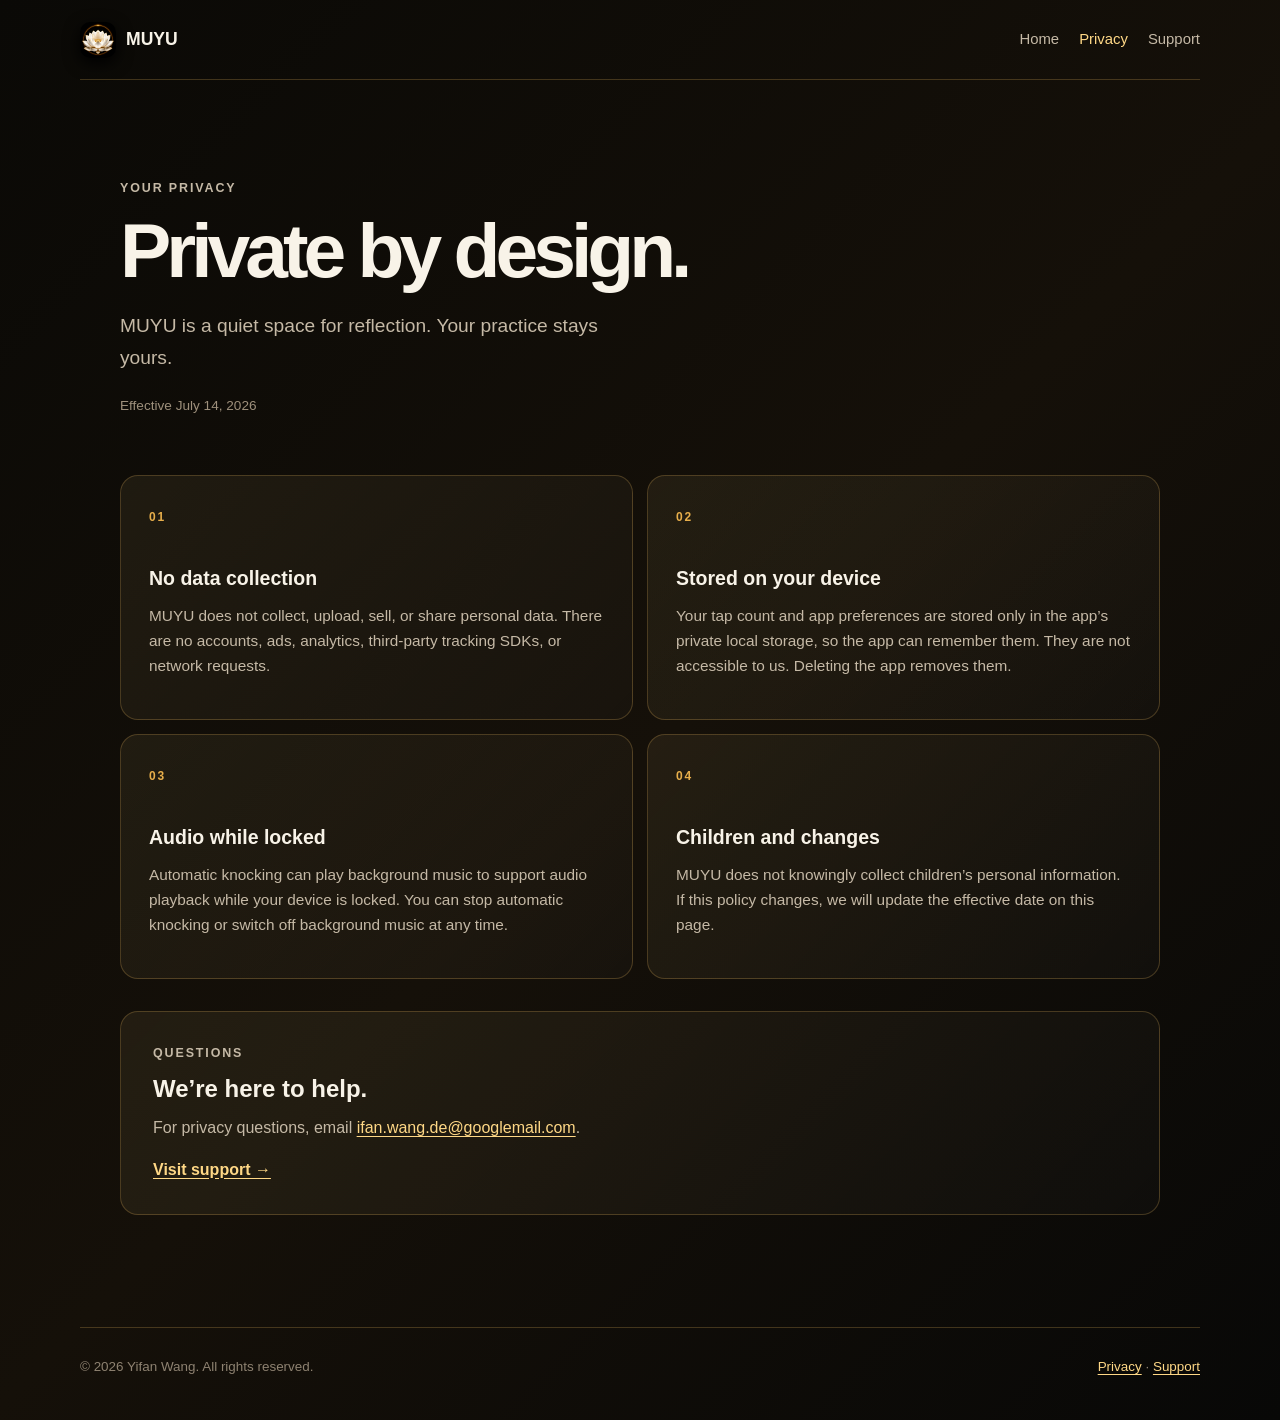
==== commit a21b481c: "Prepare MUYU 1.0 US release site" ====
--- a/privacy-en.html
+++ b/privacy-en.html
@@ -8,12 +8,12 @@
 <body>
   <header class="site-header"><a class="brand" href="index.html"><img src="assets/muyu-app-icon.png" alt="MUYU app icon">MUYU</a><nav aria-label="Primary navigation"><a href="index.html">Home</a><a href="privacy-en.html" aria-current="page">Privacy</a><a href="support-en.html">Support</a></nav></header>
   <main class="document">
-    <div class="document-intro"><p class="eyebrow">Your privacy</p><h1>Private by design.</h1><p class="lead">MUYU is a quiet space for reflection. Your practice stays yours.</p><p class="updated">Effective July 13, 2026</p></div>
+    <div class="document-intro"><p class="eyebrow">Your privacy</p><h1>Private by design.</h1><p class="lead">MUYU is a quiet space for reflection. Your practice stays yours.</p><p class="updated">Effective July 14, 2026</p></div>
     <section class="policy-grid" aria-label="Privacy policy details">
       <article class="policy-card"><span class="card-number">01</span><h2>No data collection</h2><p>MUYU does not collect, upload, sell, or share personal data. There are no accounts, ads, analytics, third-party tracking SDKs, or network requests.</p></article>
-      <article class="policy-card"><span class="card-number">02</span><h2>Stored on your device</h2><p>Your merit count and app preferences are stored only in the app’s private local storage, so the app can remember them. They are not accessible to us. Deleting the app removes them.</p></article>
+      <article class="policy-card"><span class="card-number">02</span><h2>Stored on your device</h2><p>Your tap count and app preferences are stored only in the app’s private local storage, so the app can remember them. They are not accessible to us. Deleting the app removes them.</p></article>
       <article class="policy-card"><span class="card-number">03</span><h2>Audio while locked</h2><p>Automatic knocking can play background music to support audio playback while your device is locked. You can stop automatic knocking or switch off background music at any time.</p></article>
-      <article class="policy-card"><span class="card-number">04</span><h2>Children and changes</h2><p>Muyu does not knowingly collect children’s personal information. If this policy changes, we will update the effective date on this page.</p></article>
+      <article class="policy-card"><span class="card-number">04</span><h2>Children and changes</h2><p>MUYU does not knowingly collect children’s personal information. If this policy changes, we will update the effective date on this page.</p></article>
     </section>
     <aside class="contact-panel"><p class="eyebrow">Questions</p><h2>We’re here to help.</h2><p>For privacy questions, email <a href="mailto:ifan.wang.de@googlemail.com">ifan.wang.de@googlemail.com</a>.</p><a class="quiet-link" href="support-en.html">Visit support →</a></aside>
   </main>
--- a/styles.css
+++ b/styles.css
@@ -2,7 +2,7 @@
 * { box-sizing:border-box; }
 html { background:var(--black); }
 body { margin:0; min-height:100vh; background:linear-gradient(135deg,#0a0906,#151009 52%,#080807); color:var(--ink); font-family:-apple-system,BlinkMacSystemFont,"SF Pro Display","PingFang SC","Microsoft YaHei",sans-serif; line-height:1.65; }
-body.home { background:linear-gradient(rgba(6,5,3,.38),rgba(6,5,3,.64)),url("assets/home-hero-en.png?v=1") center center / cover fixed no-repeat; }
+body.home { background:linear-gradient(rgba(6,5,3,.38),rgba(6,5,3,.64)),url("assets/home-hero-en-v1.png?v=1") center center / cover fixed no-repeat; }
 a { color:var(--gold-bright); text-underline-offset:3px; }
 .site-header, footer { width:min(1120px,calc(100% - 40px)); margin:auto; display:flex; align-items:center; justify-content:space-between; }
 .site-header { min-height:80px; border-bottom:1px solid var(--line); }
